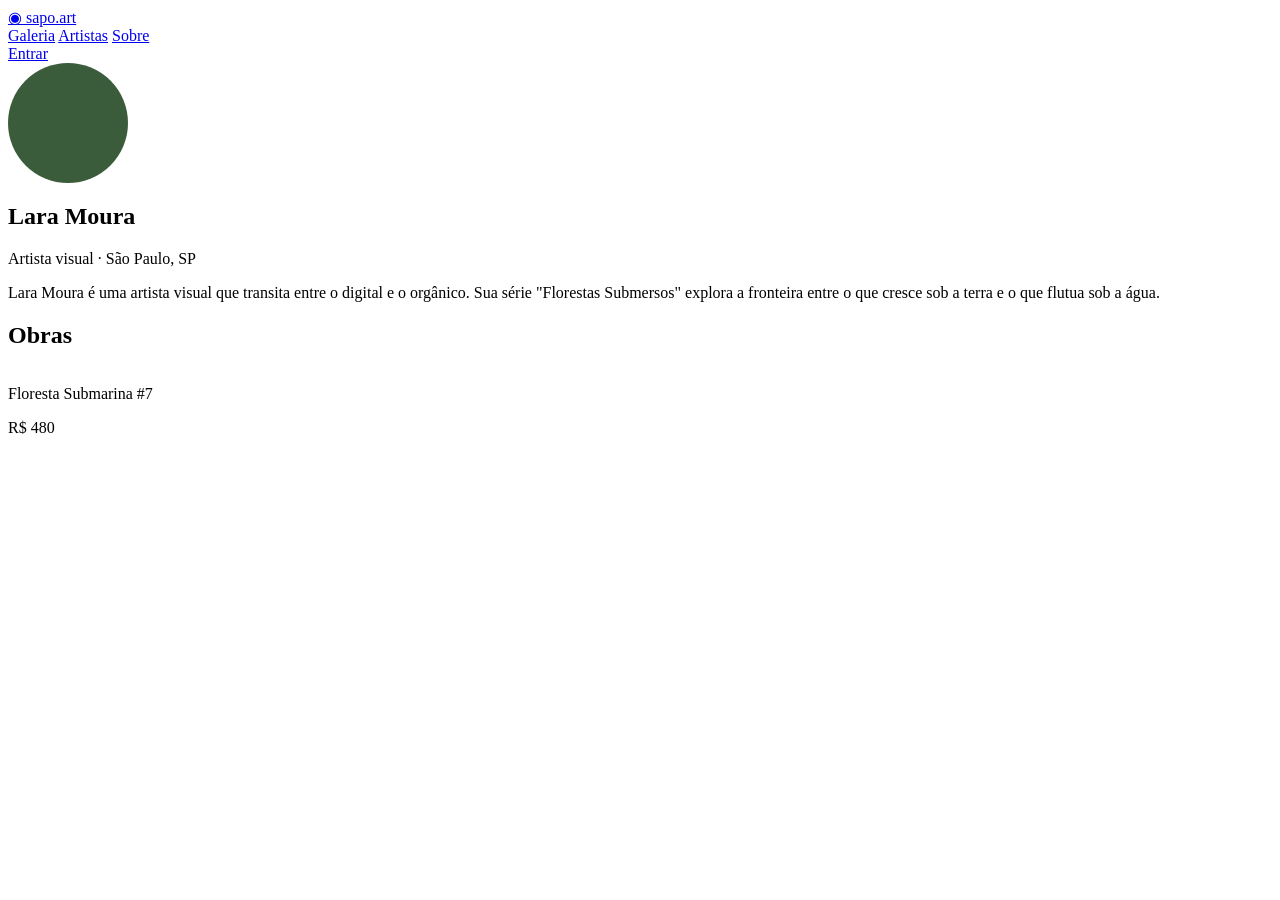
==== artista.html @ 10895ca4 "Estrutura inicial do site com dark mode e páginas" ====
<!DOCTYPE html>
<html lang="pt-BR">
<head>
  <meta charset="UTF-8">
  <meta name="viewport" content="width=device-width, initial-scale=1.0">
  <title>Lara Moura — sapo.art</title>
  <link rel="stylesheet" href="style.css">
  <link rel="preconnect" href="https://fonts.googleapis.com">
  <link rel="preconnect" href="https://fonts.gstatic.com" crossorigin>
  <link href="https://fonts.googleapis.com/css2?family=DM+Serif+Display:ital@0;1&family=Inter:wght@300;400;500&display=swap" rel="stylesheet">
</head>
<body>
  <!-- HEADER (mesmo do index) -->
  <header class="site-header">
    <div class="container header-inner">
      <a href="index.html" class="logo">
        <span class="logo-mark">◉</span>
        <span class="logo-text">sapo.art</span>
      </a>
      <nav class="main-nav">
        <a href="index.html#galeria">Galeria</a>
        <a href="index.html#artistas">Artistas</a>
        <a href="artista.html">Sobre</a>
      </nav>
      <div class="header-actions">
        <a href="#" class="btn-outline">Entrar</a>
      </div>
    </div>
  </header>

  <main>
    <section class="artista-perfil">
      <div class="container">
        <div class="artista-header">
          <div class="artista-avatar" style="background:#3b5c3b; width:120px; height:120px; border-radius:50%;"></div>
          <div>
            <h1>Lara Moura</h1>
            <p>Artista visual · São Paulo, SP</p>
          </div>
        </div>
        <div class="artista-bio">
          <p>Lara Moura é uma artista visual que transita entre o digital e o orgânico. Sua série "Florestas Submersos" explora a fronteira entre o que cresce sob a terra e o que flutua sob a água.</p>
        </div>
        <div class="artista-obras">
          <h2>Obras</h2>
          <div class="rel-grid">
            <!-- Cards das obras -->
            <article class="obra-card">
              <div class="obra-thumb">
                <div class="obra-thumb-placeholder" style="background: linear-gradient(135deg, #2d4a2d 0%, #4a7c59 50%, #c8b06b 100%);"></div>
              </div>
              <div class="obra-card-info">
                <p class="obra-card-titulo">Floresta Submarina #7</p>
                <p class="obra-card-preco">R$ 480</p>
              </div>
            </article>
          </div>
        </div>
      </div>
    </section>
  </main>

  <script src="script.js"></script>
</body>
</html>
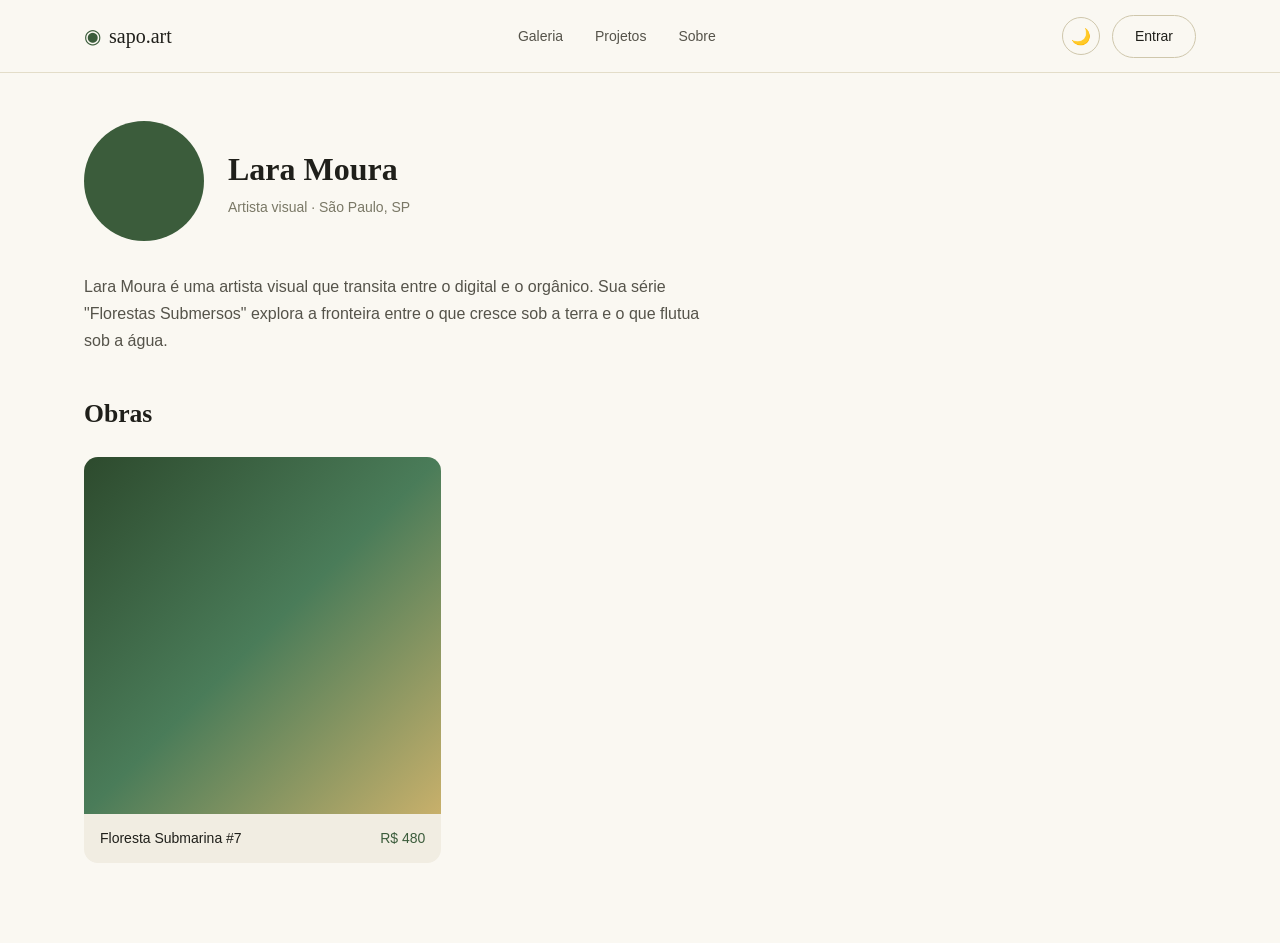
==== commit e1c7c79d: "Padroniza header, separa estilos globais dos da página de obra, corrige modo escuro" ====
--- a/artista.html
+++ b/artista.html
@@ -11,22 +11,23 @@
 </head>
 <body>
   <!-- HEADER (mesmo do index) -->
-  <header class="site-header">
-    <div class="container header-inner">
-      <a href="index.html" class="logo">
-        <span class="logo-mark">◉</span>
-        <span class="logo-text">sapo.art</span>
-      </a>
-      <nav class="main-nav">
-        <a href="index.html#galeria">Galeria</a>
-        <a href="index.html#artistas">Artistas</a>
-        <a href="artista.html">Sobre</a>
-      </nav>
-      <div class="header-actions">
-        <a href="#" class="btn-outline">Entrar</a>
-      </div>
+ <header class="site-header">
+  <div class="container header-inner">
+    <a href="index.html" class="logo">
+      <span class="logo-mark">◉</span>
+      <span class="logo-text">sapo.art</span>
+    </a>
+    <nav class="main-nav">
+      <a href="index.html#galeria">Galeria</a>
+      <a href="index.html#projetos">Projetos</a>
+      <a href="index.html#sobre">Sobre</a>
+    </nav>
+    <div class="header-actions">
+      <button id="theme-toggle" class="btn-outline">🌙</button>
+      <a href="#" class="btn-outline">Entrar</a>
     </div>
-  </header>
+  </div>
+</header>
 
   <main>
     <section class="artista-perfil">
--- a/style.css
+++ b/style.css
@@ -0,0 +1,193 @@
+/* =============================================
+   SAPO.ART.BR — style.css
+   Estilos globais: variáveis, tipografia, header, botões
+   ============================================= */
+
+*, *::before, *::after { box-sizing: border-box; margin: 0; padding: 0; }
+html { scroll-behavior: smooth; }
+
+:root {
+  --musgo: #3b5c3b;
+  --musgo-light: #e3ebe0;
+  --musgo-mid: #6a8c6a;
+  --musgo-deep: #2c4a2c;
+
+  --ambar: #c8862f;
+
+  --ink: #1f1f1a;
+  --ink-mid: #55534a;
+  --ink-muted: #7a7866;
+  --ink-faint: #a3a190;
+
+  --paper: #faf8f2;
+  --paper-dark: #f1ede2;
+  --white: #ffffff;
+
+  --border: #e3ddc9;
+  --border-strong: #cfc7ac;
+
+  --radius-sm: 8px;
+  --radius-md: 14px;
+  --radius-lg: 22px;
+  --radius-full: 999px;
+
+  --font-display: 'DM Serif Display', serif;
+  --font-body: 'Inter', sans-serif;
+
+  --transition: 0.2s ease;
+}
+
+[data-theme="dark"] {
+  --paper: #15160f;
+  --paper-dark: #1d1e15;
+  --white: #20211a;
+  --ink: #f1efe6;
+  --ink-mid: #c7c4b3;
+  --ink-muted: #98967f;
+  --ink-faint: #6c6a58;
+  --border: #34352a;
+  --border-strong: #45463a;
+}
+
+body {
+  font-family: var(--font-body);
+  background: var(--paper);
+  color: var(--ink);
+  line-height: 1.5;
+  transition: background var(--transition), color var(--transition);
+}
+
+a { text-decoration: none; color: inherit; }
+img { display: block; max-width: 100%; }
+button { font-family: inherit; border: none; background: none; cursor: pointer; }
+
+.container { max-width: 1160px; margin: 0 auto; padding: 0 24px; }
+
+/* HEADER */
+.site-header {
+  position: sticky;
+  top: 0;
+  z-index: 100;
+  background: var(--paper);
+  border-bottom: 1px solid var(--border);
+}
+.header-inner {
+  display: flex;
+  align-items: center;
+  justify-content: space-between;
+  height: 72px;
+}
+.logo { display: flex; align-items: center; gap: 8px; }
+.logo-mark { color: var(--musgo); font-size: 20px; }
+.logo-text { font-family: var(--font-display); font-size: 20px; color: var(--ink); }
+.main-nav { display: flex; gap: 2rem; }
+.main-nav a { font-size: 14px; color: var(--ink-mid); transition: color var(--transition); }
+.main-nav a:hover { color: var(--musgo); }
+.header-actions { display: flex; align-items: center; gap: 12px; }
+
+/* BOTÕES */
+.btn-outline, .btn-primary {
+  display: inline-flex;
+  align-items: center;
+  justify-content: center;
+  padding: 10px 22px;
+  border-radius: var(--radius-full);
+  font-size: 14px;
+  font-weight: 500;
+  transition: background var(--transition), color var(--transition), border-color var(--transition);
+}
+.btn-outline { border: 1px solid var(--border-strong); color: var(--ink); background: transparent; }
+.btn-outline:hover { background: var(--paper-dark); }
+.btn-primary { background: var(--musgo); color: var(--white); border: none; }
+.btn-primary:hover { background: var(--musgo-deep); }
+
+#theme-toggle { width: 38px; height: 38px; padding: 0; border-radius: 50%; font-size: 16px; }
+
+/* HERO */
+.hero { padding: 4rem 0 6rem; text-align: center; }
+.hero-title {
+  font-family: var(--font-display);
+  font-size: clamp(2.5rem, 6vw, 4rem);
+  letter-spacing: -0.03em;
+  line-height: 1.1;
+}
+.hero-art { color: var(--musgo); }
+.hero-dev { color: var(--ambar); }
+.hero-sub { font-size: 1.2rem; color: var(--ink-mid); margin: 1rem 0 2rem; }
+.hero-actions { display: flex; gap: 1rem; justify-content: center; flex-wrap: wrap; }
+
+/* TÍTULOS DE SEÇÃO */
+.section-title {
+  font-family: var(--font-display);
+  font-size: 2rem;
+  margin-bottom: 2rem;
+  letter-spacing: -0.02em;
+}
+
+/* GRID DE OBRAS (galeria, relacionados, perfil de artista) */
+.rel-grid { display: grid; grid-template-columns: repeat(3, 1fr); gap: 1.25rem; }
+.obra-card {
+  cursor: pointer;
+  border-radius: var(--radius-md);
+  overflow: hidden;
+  background: var(--paper-dark);
+  transition: transform var(--transition);
+}
+.obra-card:hover { transform: translateY(-3px); }
+.obra-thumb { aspect-ratio: 1; overflow: hidden; }
+.obra-thumb-placeholder { width: 100%; height: 100%; }
+.obra-card-info {
+  padding: 14px 16px;
+  display: flex;
+  justify-content: space-between;
+  align-items: flex-start;
+  gap: 8px;
+}
+.obra-card-titulo { font-size: 14px; font-weight: 500; color: var(--ink); }
+.obra-card-artista { font-size: 12px; color: var(--ink-muted); margin-top: 2px; }
+.obra-card-preco { font-size: 14px; font-weight: 500; color: var(--musgo); white-space: nowrap; }
+
+.galeria { padding: 4rem 0; }
+
+/* PROJETOS DEV */
+.projetos { padding: 4rem 0; border-top: 1px solid var(--border); }
+.projetos-grid, .galeria-grid {
+  display: grid;
+  grid-template-columns: repeat(auto-fit, minmax(280px, 1fr));
+  gap: 1.5rem;
+}
+.projeto-card { padding: 1.5rem; background: var(--paper-dark); border-radius: var(--radius-md); }
+.projeto-card h3 { font-family: var(--font-display); font-size: 1.3rem; margin: 1rem 0 0.5rem; }
+.projeto-card p { font-size: 14px; color: var(--ink-mid); margin-bottom: 1rem; }
+
+/* SOBRE */
+.sobre { padding: 4rem 0 6rem; border-top: 1px solid var(--border); }
+.sobre-content p { font-size: 16px; color: var(--ink-mid); line-height: 1.7; max-width: 640px; }
+.skills { margin-top: 1.5rem; }
+.skill-tag {
+  display: inline-block;
+  padding: 4px 12px;
+  background: var(--paper-dark);
+  border: 1px solid var(--border);
+  border-radius: var(--radius-full);
+  font-size: 12px;
+  margin: 4px 4px 4px 0;
+}
+
+/* PERFIL DO ARTISTA */
+.artista-perfil { padding: 3rem 0 5rem; }
+.artista-header { display: flex; align-items: center; gap: 1.5rem; margin-bottom: 2rem; }
+.artista-header h1 { font-family: var(--font-display); font-size: 2rem; }
+.artista-header p { font-size: 14px; color: var(--ink-muted); margin-top: 4px; }
+.artista-bio { max-width: 640px; color: var(--ink-mid); line-height: 1.7; margin-bottom: 2.5rem; }
+.artista-obras h2 { font-family: var(--font-display); font-size: 1.6rem; margin-bottom: 1.5rem; }
+
+/* RESPONSIVO */
+@media (max-width: 900px) {
+  .main-nav { display: none; }
+  .rel-grid { grid-template-columns: repeat(2, 1fr); }
+}
+@media (max-width: 600px) {
+  .rel-grid { grid-template-columns: 1fr; }
+  .header-inner { height: 64px; }
+}
